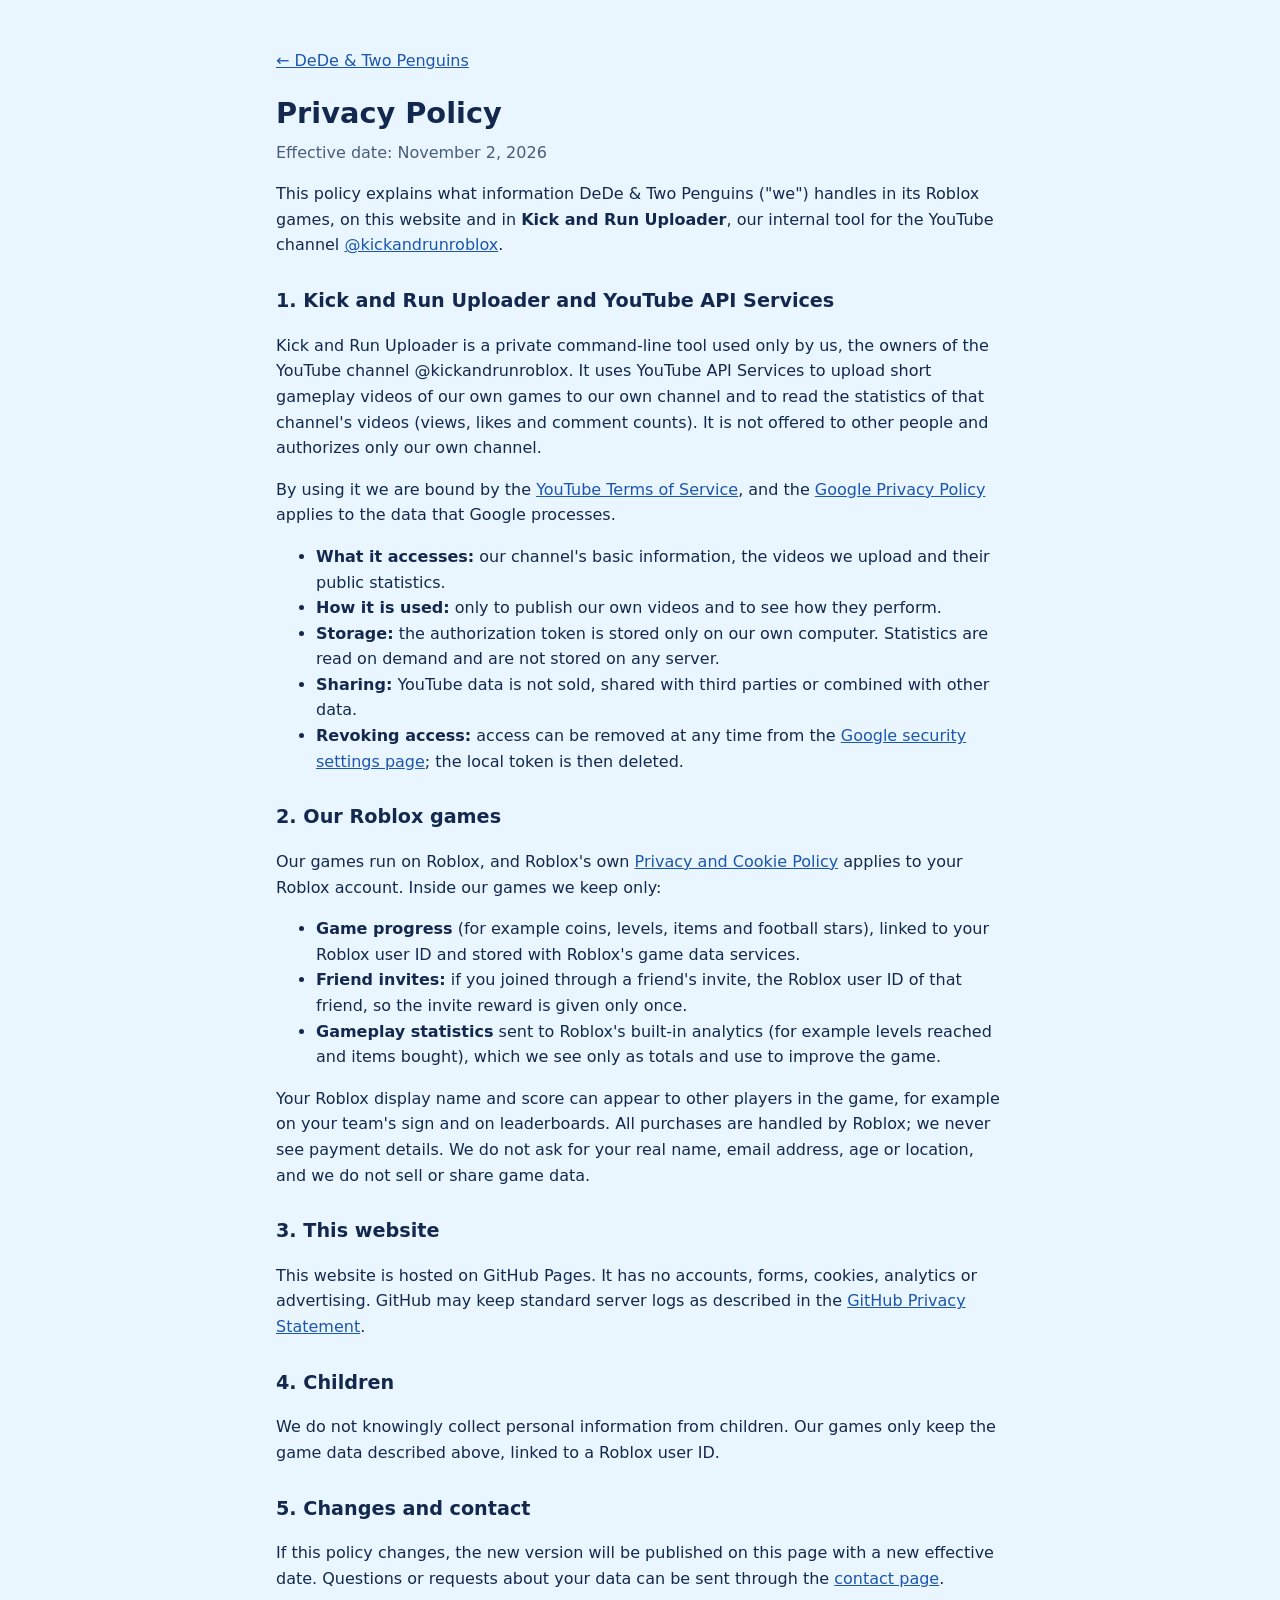
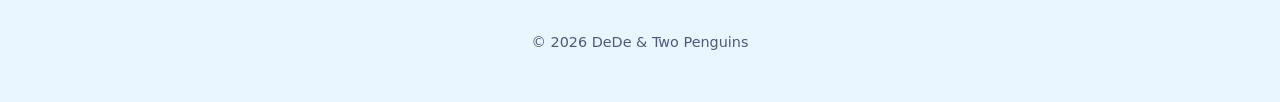
==== privacy.html @ ee7ef716 "Studio home page and privacy policy Co-Authored-By: Claude Opus 5.5 <noreply@anthropic.com>" ====
<!doctype html>
<html lang="en">
<head>
<meta charset="utf-8">
<meta name="viewport" content="width=device-width, initial-scale=1">
<title>Privacy Policy</title>
<meta name="description" content="Privacy Policy of DeDe & Two Penguins, its Roblox games and the Kick and Run Uploader tool.">
<link rel="icon" href="logo.jpg">
<link rel="stylesheet" href="style.css">
</head>
<body>
<main>
<article>
  <p><a href="./">← DeDe &amp; Two Penguins</a></p>
  <h1>Privacy Policy</h1>
  <p class="date">Effective date: November 2, 2026</p>

  <p>This policy explains what information DeDe &amp; Two Penguins ("we") handles in its Roblox games, on this website and in
  <strong>Kick and Run Uploader</strong>, our internal tool for the YouTube channel
  <a href="https://www.youtube.com/@kickandrunroblox">@kickandrunroblox</a>.</p>

  <h2>1. Kick and Run Uploader and YouTube API Services</h2>
  <p>Kick and Run Uploader is a private command-line tool used only by us, the owners of the YouTube channel
  @kickandrunroblox. It uses YouTube API Services to upload short gameplay videos of our own games to our own channel and to
  read the statistics of that channel's videos (views, likes and comment counts). It is not offered to other people and
  authorizes only our own channel.</p>
  <p>By using it we are bound by the <a href="https://www.youtube.com/t/terms">YouTube Terms of Service</a>, and the
  <a href="https://policies.google.com/privacy">Google Privacy Policy</a> applies to the data that Google processes.</p>
  <ul>
    <li><strong>What it accesses:</strong> our channel's basic information, the videos we upload and their public statistics.</li>
    <li><strong>How it is used:</strong> only to publish our own videos and to see how they perform.</li>
    <li><strong>Storage:</strong> the authorization token is stored only on our own computer. Statistics are read on demand and are not stored on any server.</li>
    <li><strong>Sharing:</strong> YouTube data is not sold, shared with third parties or combined with other data.</li>
    <li><strong>Revoking access:</strong> access can be removed at any time from the
      <a href="https://myaccount.google.com/permissions">Google security settings page</a>; the local token is then deleted.</li>
  </ul>

  <h2>2. Our Roblox games</h2>
  <p>Our games run on Roblox, and Roblox's own <a href="https://en.help.roblox.com/hc/articles/115004630823">Privacy and Cookie Policy</a>
  applies to your Roblox account. Inside our games we keep only:</p>
  <ul>
    <li><strong>Game progress</strong> (for example coins, levels, items and football stars), linked to your Roblox user ID and stored with Roblox's game data services.</li>
    <li><strong>Friend invites:</strong> if you joined through a friend's invite, the Roblox user ID of that friend, so the invite reward is given only once.</li>
    <li><strong>Gameplay statistics</strong> sent to Roblox's built-in analytics (for example levels reached and items bought), which we see only as totals and use to improve the game.</li>
  </ul>
  <p>Your Roblox display name and score can appear to other players in the game, for example on your team's sign and on
  leaderboards. All purchases are handled by Roblox; we never see payment details. We do not ask for your real name, email
  address, age or location, and we do not sell or share game data.</p>

  <h2>3. This website</h2>
  <p>This website is hosted on GitHub Pages. It has no accounts, forms, cookies, analytics or advertising. GitHub may keep
  standard server logs as described in the
  <a href="https://docs.github.com/site-policy/privacy-policies/github-general-privacy-statement">GitHub Privacy Statement</a>.</p>

  <h2>4. Children</h2>
  <p>We do not knowingly collect personal information from children. Our games only keep the game data described above,
  linked to a Roblox user ID.</p>

  <h2>5. Changes and contact</h2>
  <p>If this policy changes, the new version will be published on this page with a new effective date. Questions or requests
  about your data can be sent through the <a href="https://github.com/Koo2992/dedeandtwopenguins/issues">contact page</a>.</p>
</article>
<footer>© 2026 DeDe &amp; Two Penguins</footer>
</main>
</body>
</html>
---- style.css ----
:root {
  --ink: #13284F;
  --muted: #4A5B7C;
  --sky: #EAF6FF;
  --card: #FFFFFF;
  --line: #D5E6F5;
  --accent: #FFC93C;
  --link: #1B56AE;
}
@media (prefers-color-scheme: dark) {
  :root {
    --ink: #EAF2FF;
    --muted: #A9B8D3;
    --sky: #0E1A33;
    --card: #15254A;
    --line: #26385F;
    --link: #8FC8FF;
  }
}
* { box-sizing: border-box; }
body {
  margin: 0;
  background: var(--sky);
  color: var(--ink);
  font-family: "Segoe UI", system-ui, -apple-system, Roboto, sans-serif;
  line-height: 1.6;
}
main { max-width: 760px; margin: 0 auto; padding: 32px 16px 48px; }
a { color: var(--link); }
header.studio { text-align: center; }
header.studio img { width: 160px; height: 160px; border-radius: 50%; box-shadow: 0 6px 24px rgba(19, 40, 79, .18); }
h1 { margin: 16px 0 4px; font-size: 2rem; }
.tag { margin: 0; color: var(--muted); letter-spacing: .08em; text-transform: uppercase; font-size: .85rem; font-weight: 600; }
.game {
  display: flex; gap: 20px; align-items: center;
  margin: 32px 0; padding: 20px;
  background: var(--card); border: 1px solid var(--line); border-radius: 18px;
}
.game img { width: 112px; height: 112px; border-radius: 22px; flex: none; }
.game h2 { margin: 0 0 6px; font-size: 1.3rem; }
.game p { margin: 0 0 12px; color: var(--muted); }
.button {
  display: inline-block; padding: 8px 18px; border-radius: 999px;
  background: var(--accent); color: #13284F; font-weight: 700; text-decoration: none;
}
footer { margin-top: 40px; text-align: center; color: var(--muted); font-size: .9rem; }
article h1 { font-size: 1.8rem; }
article h2 { margin-top: 28px; font-size: 1.2rem; }
article .date { color: var(--muted); margin-top: 0; }
@media (max-width: 520px) {
  .game { flex-direction: column; text-align: center; }
}
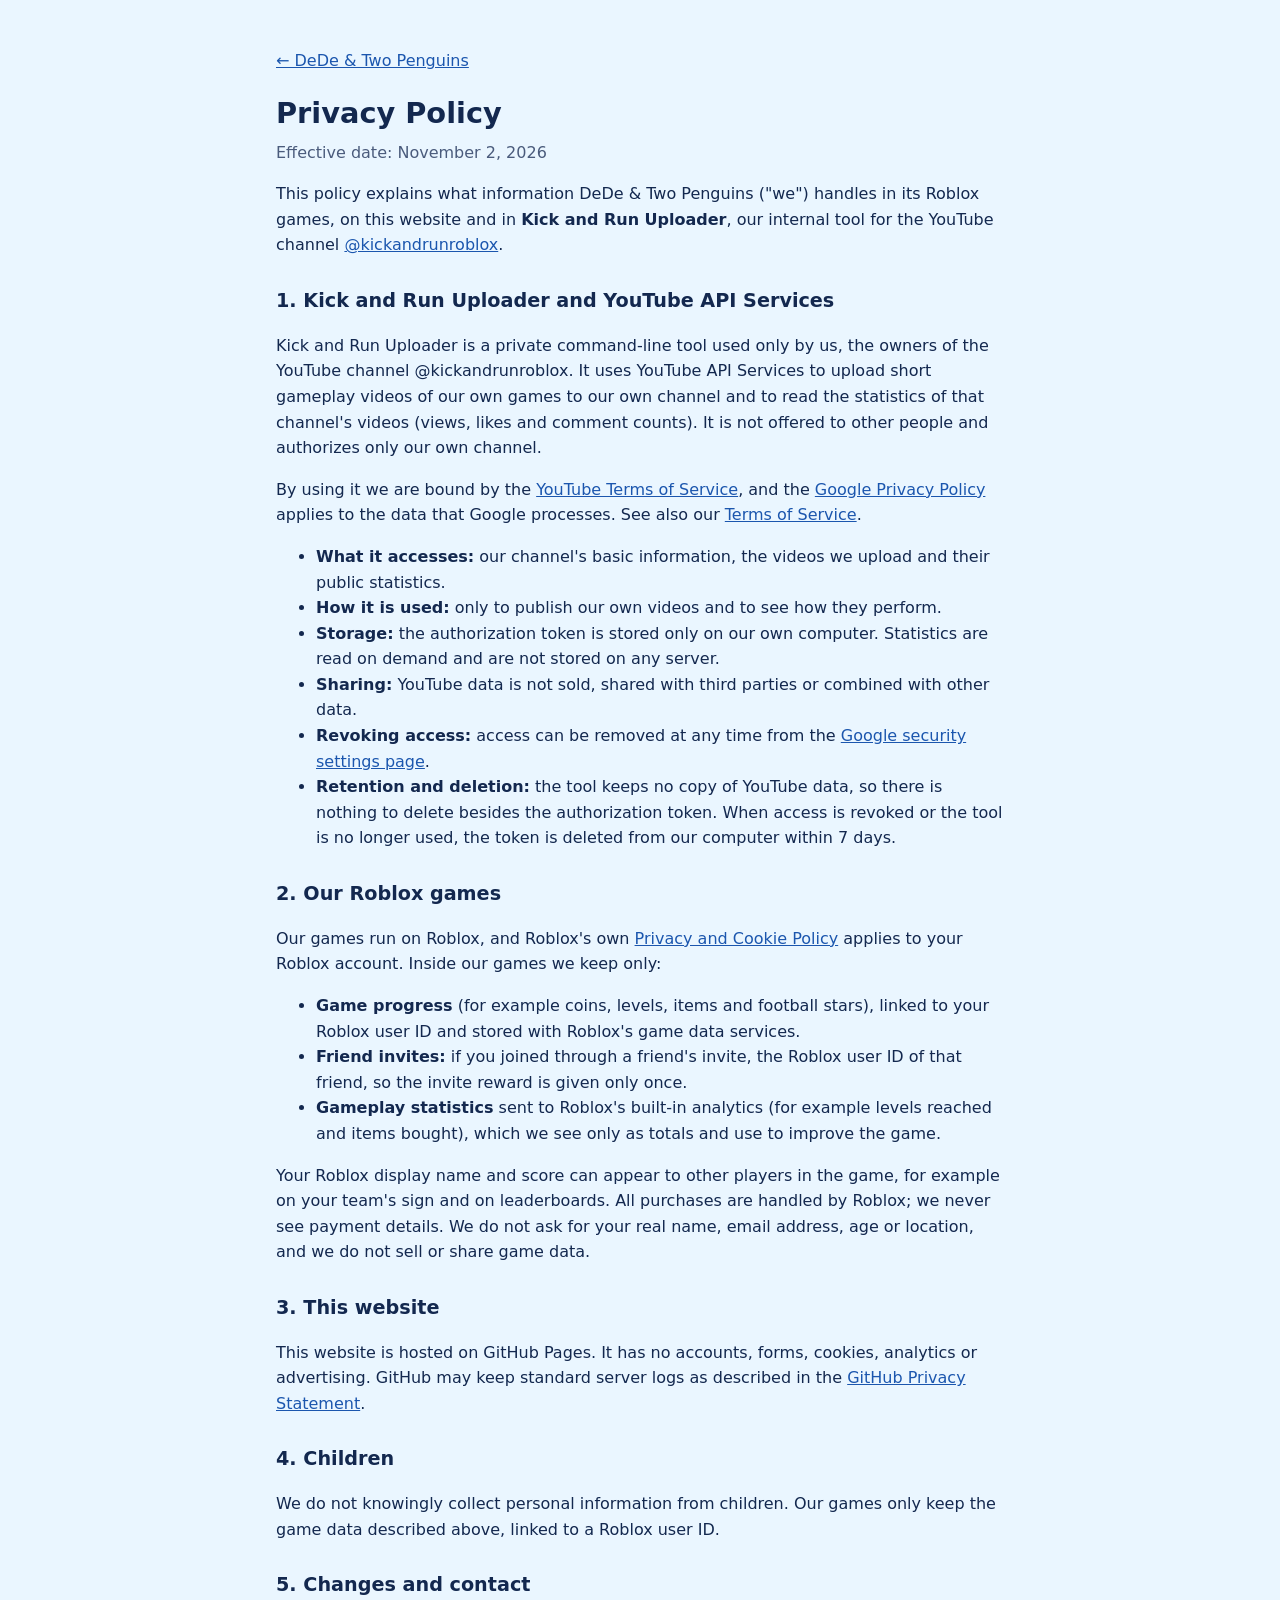
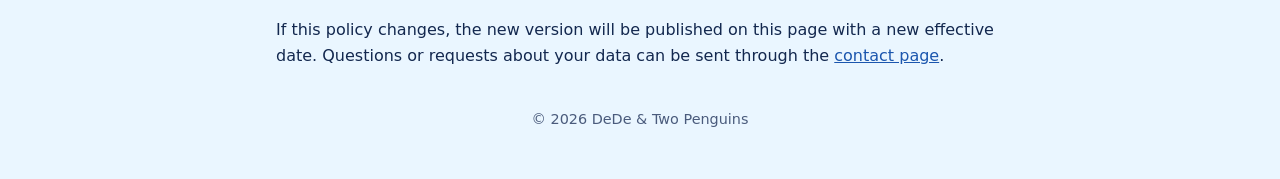
==== commit 5b244758: "Add terms of service and a data deletion note Co-Authored-By: Claude Opus 5.5 <noreply@anthropic.com" ====
--- a/privacy.html
+++ b/privacy.html
@@ -25,14 +25,18 @@
   read the statistics of that channel's videos (views, likes and comment counts). It is not offered to other people and
   authorizes only our own channel.</p>
   <p>By using it we are bound by the <a href="https://www.youtube.com/t/terms">YouTube Terms of Service</a>, and the
-  <a href="https://policies.google.com/privacy">Google Privacy Policy</a> applies to the data that Google processes.</p>
+  <a href="https://policies.google.com/privacy">Google Privacy Policy</a> applies to the data that Google processes.
+  See also our <a href="terms.html">Terms of Service</a>.</p>
   <ul>
     <li><strong>What it accesses:</strong> our channel's basic information, the videos we upload and their public statistics.</li>
     <li><strong>How it is used:</strong> only to publish our own videos and to see how they perform.</li>
     <li><strong>Storage:</strong> the authorization token is stored only on our own computer. Statistics are read on demand and are not stored on any server.</li>
     <li><strong>Sharing:</strong> YouTube data is not sold, shared with third parties or combined with other data.</li>
     <li><strong>Revoking access:</strong> access can be removed at any time from the
-      <a href="https://myaccount.google.com/permissions">Google security settings page</a>; the local token is then deleted.</li>
+      <a href="https://myaccount.google.com/permissions">Google security settings page</a>.</li>
+    <li><strong>Retention and deletion:</strong> the tool keeps no copy of YouTube data, so there is nothing to delete
+      besides the authorization token. When access is revoked or the tool is no longer used, the token is deleted from our
+      computer within 7 days.</li>
   </ul>
 
   <h2>2. Our Roblox games</h2>
